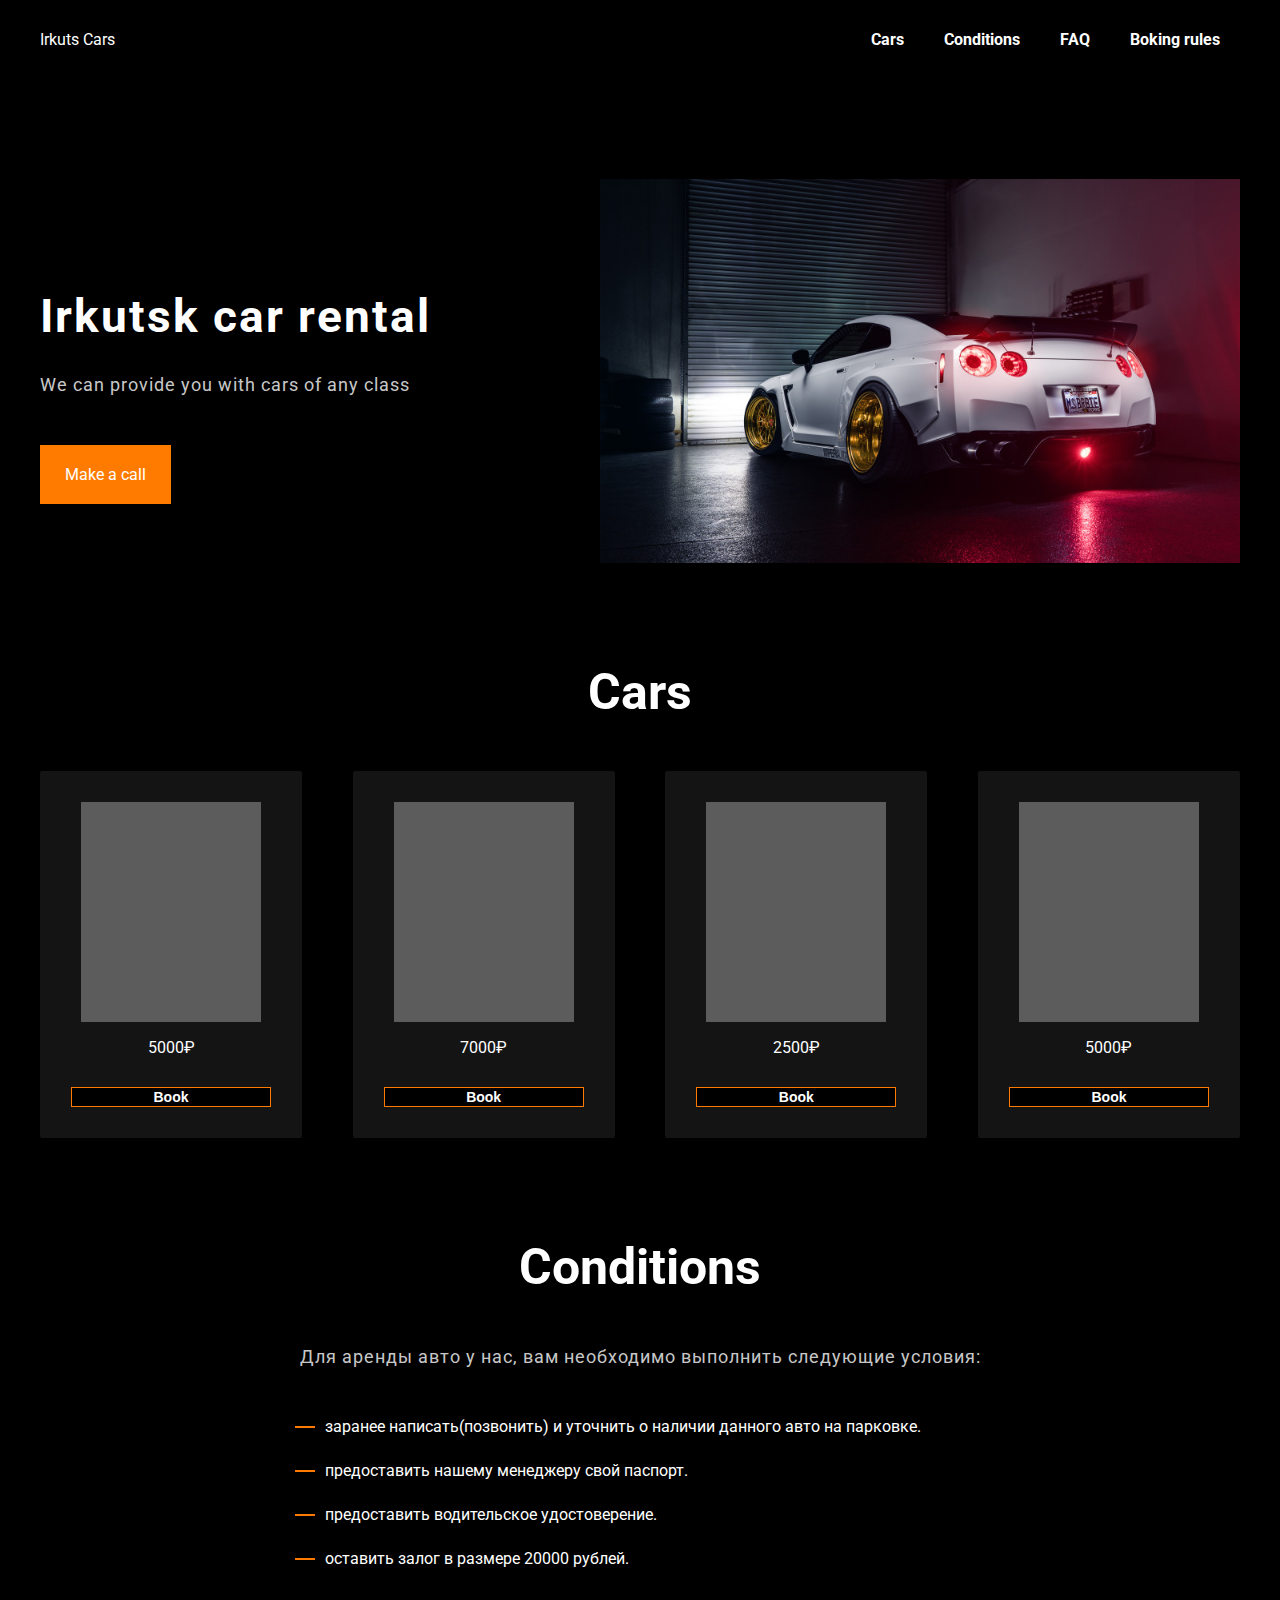
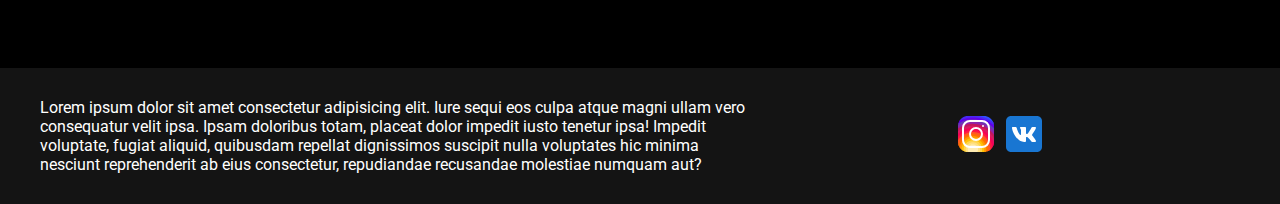
==== index.html @ f00c9a3b "Add files via upload" ====
<!DOCTYPE html>
<html lang="en">
<head>
   <meta charset="UTF-8">
   <meta http-equiv="X-UA-Compatible" content="IE=edge">
   <meta name="viewport" content="width=device-width, initial-scale=1.0">
   <link rel="stylesheet" href="style.css">
   <link rel="preconnect" href="https://fonts.googleapis.com">
   <link rel="preconnect" href="https://fonts.gstatic.com" crossorigin>
   <link href="https://fonts.googleapis.com/css2?family=Roboto:wght@400;700&display=swap" rel="stylesheet"> 
   <title>Cars</title>
</head>
<body>
   <header>
      <div class="container">
         <div class="header__wrap">
            <div class="logo">
               <a href="#">Irkuts Cars</a>
            </div>
            <nav>
               <ul>
                  <li><a href="#cars">Cars</a></li>
                  <li><a href="#cond">Conditions</a></li>
                  <li><a href="/404.html">FAQ</a></li>
                  <li><a href="#rules">Boking rules</a></li>
               </ul>
            </nav>
         </div>
      </div>
   </header>
   <section>
      <div class="container">
         <div class="block__wrap">
            <div class="block_left">
               <h1 class="title">Irkutsk car rental</h1>
               <p>We can provide you with cars of any class</p>
               <div class="btn">
                  <a href="#" class="button">Make a call</a>
               </div>
            </div>
            <div class="block_right">
               <img src="img/gtr5.jpg" alt="">
            </div>
         </div>
      </div>
   </section>
   <section id="cars">
      <div class="container">
         <h1 class="title-old">Cars</h1>
         <div class="cars_wrapper">
            <div class="cars_block">
               <!-- <img src=""> -->
               <div class="fon"></div>
               <p class="price">5000₽</p>
               <button class="cars_btn">Book</button>
            </div>
            <div class="cars_block">
               <!-- <img src=""> -->
               <div class="fon"></div>
               <p class="price">7000₽</p>
               <button class="cars_btn">Book</button>
            </div>
            <div class="cars_block">
               <!-- <img src=""> -->
               <div class="fon"></div>
               <p class="price">2500₽</p>
               <button class="cars_btn">Book</button>
            </div>
            <div class="cars_block">
               <!-- <img src=""> -->
               <div class="fon"></div>
               <p class="price">5000₽</p>
               <button class="cars_btn">Book</button>
            </div>
         </div>
      </div>
   </section>
   <section>
      <div class="container" id="cond">
         <h1 class="title-old">Conditions</h1>
         <div class="cond_wrap">
            <p>Для аренды авто у нас, вам необходимо выполнить следующие условия:</p>
            <div class="list_wrap">
               <div class="list-item">заранее написать(позвонить) и уточнить о наличии данного авто на парковке.</div>
               <div class="list-item">предоставить нашему менеджеру свой паспорт.</div>
               <div class="list-item">предоставить водительское удостоверение.</div>
               <div class="list-item">оставить залог в размере 20000 рублей.</div>  
            </div>
         </div>
      </div>
   </section>
   <footer id="rules">
      <div class="container">
         <div class="footer__wrap">
            <div class="footer_block1">Lorem ipsum dolor sit amet consectetur adipisicing elit. Iure sequi eos culpa atque magni ullam vero consequatur velit ipsa. Ipsam doloribus totam, placeat dolor impedit iusto tenetur ipsa! Impedit voluptate, fugiat aliquid, quibusdam repellat dignissimos suscipit nulla voluptates hic minima nesciunt reprehenderit ab eius consectetur, repudiandae recusandae molestiae numquam aut?</div>
            <div class="footer_block2">
               <div class="link"><a href="#"><img src="img/instagram.svg" alt=""></a></div>
               <div class="link"><a href="#"><img src="img/vk.svg" alt=""></a></div>
            </div>
            <div class="footer_block"></div>
         </div>
      </div>
   </footer>
</body>
</html>
---- style.css ----
html{
   scroll-behavior: smooth;
}
body{
   margin: 0;
   font-family: 'Roboto', sans-serif;
   background-color: #000;
   color: #fff;
}
a{
   text-decoration: none;
   color: #fff;
}
ul{
   list-style-type: none;
   margin: 0;
   padding: 0;
}
.container{
   max-width: 1200px;
   margin: 0 auto;
}
header{
   padding-top: 30px;
   padding-bottom: 30px;
}
.header__wrap{
   display: flex;
   justify-content: space-between;
   align-items: center;
}
nav ul{
   display: flex;
   justify-content: space-between;
   align-items: center;
}
nav ul li{
   margin-left: 20px;
   margin-right: 20px;
}

nav ul li a{
   transition: .2s;
   font-weight: 700;
}
nav ul li a:hover{
   color: #ff7b00;
}
section{
   margin-top: 100px;
   margin-bottom: 100px;
}
.title-old{
   text-align: center;
   font-size: 50px;
   font-weight: 700;
   margin-bottom: 50px;
}
.block__wrap{
   display: flex;
   justify-content: space-between;
   align-items: center;
}
.title{
   font-size: 46px;
   letter-spacing: 2px;
}
.block_left p{
   font-size: 18px;
   color: rgb(255 255 255 / 80%);
   letter-spacing: 1px;
}
.btn{
   margin-top: 70px;
}
.button{
   background-color: #ff7b00;
   padding: 20px 25px;
}
.block_right{
   display: flex;
   justify-content: end;
}
.block_right img{
   width: 80%;
}
.cars_wrapper{
   display: flex;
   justify-content: space-between;
   align-items: center;
}
.cars_block{
   background-color: #141414;
   padding: 30px;
   width: 200px;
   border: 1px solid #00000000;
   border-radius: 2px;
   transition: .2s;
}
.cars_block:hover{
   border: 1px solid #ff7b00;
}
.fon{
   background-color: #5c5c5c;
   width: 180px;
   height: 220px;
   margin: 0 auto;
}
.price{
   text-align: center;
   margin-bottom: 30px;
}
.cars_btn{
   cursor: pointer;
   width: 100%;
   background-color: #000;
   color: #fff;
   outline: none;
   border: 1px solid #ff7b00;
   font-size: 14px;
   font-weight: 700;
}
.cond_wrap p{
   text-align: center;
   font-size: 18px;
   color: rgb(255 255 255 / 80%);
   letter-spacing: 1px;
}
.list_wrap{
   width: 700px;
   margin: 0 auto;
   margin-top: 50px;
}
.list-item{
   position: relative;
   margin-left: 35px;
   margin-bottom: 25px;
}
.list-item::before{
   content: '';
   position: absolute;
   top: 9px;
   left: -30px;
   background-color: #ff7b00;
   width: 20px;
   height: 2px;
}
footer{
   background-color: #141414;
   padding-top: 30px;
   padding-bottom: 30px;
}
.footer__wrap{
   display: flex;
   justify-content: space-between;
   align-items: center;
}
.footer_block1{
   width: 60%;
}
.footer_block2{
   display: flex;
}
.erorr{
   height: 52vh;
   text-align: center;
   font-size: 150px;
   font-weight: 700;
}
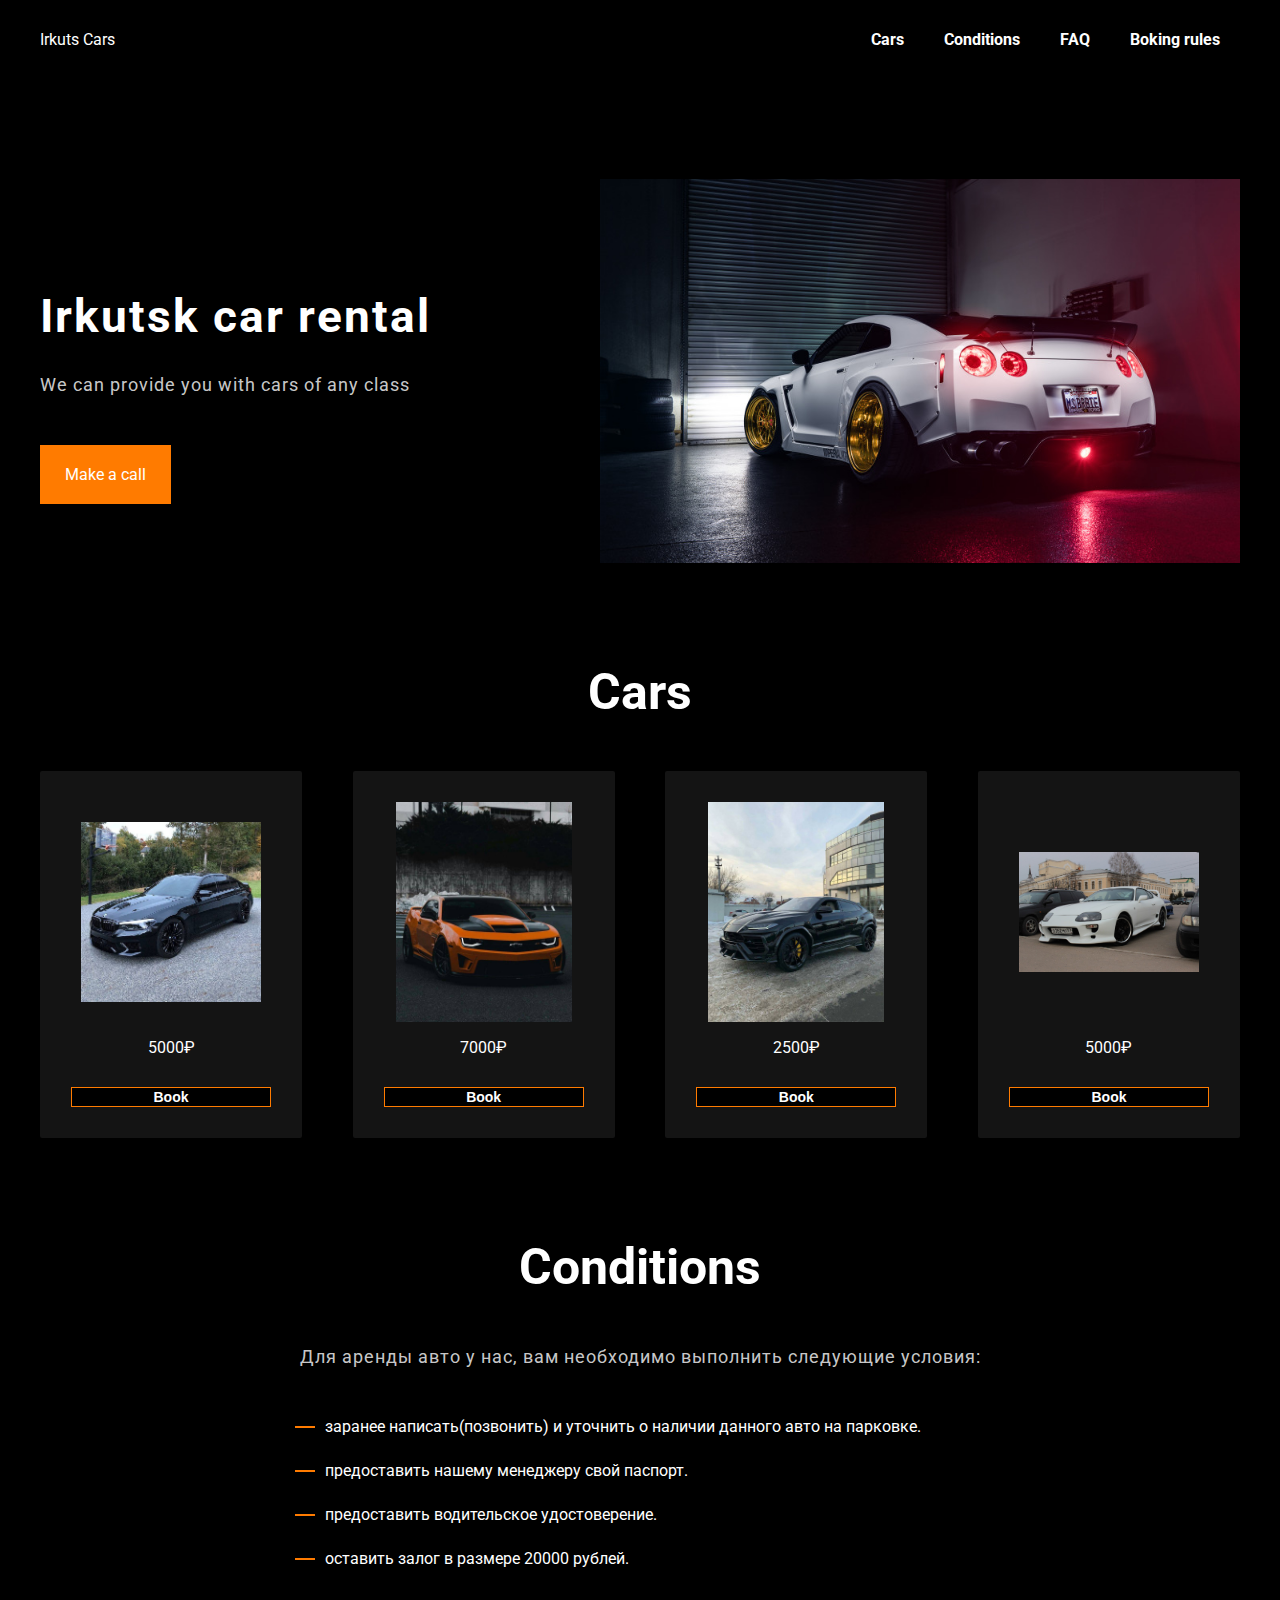
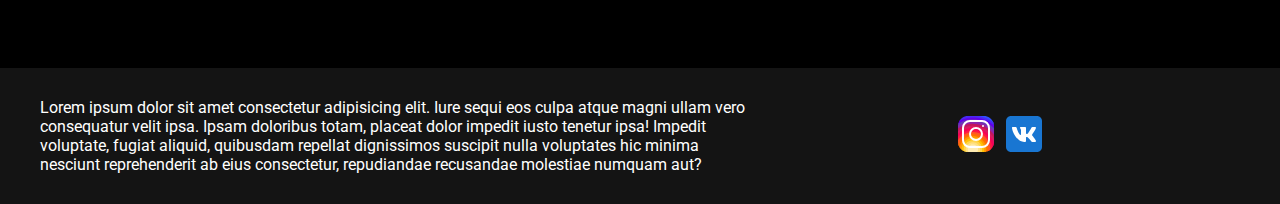
==== commit 8a57fac2: "Add files via upload" ====
--- a/index.html
+++ b/index.html
@@ -49,26 +49,25 @@
          <h1 class="title-old">Cars</h1>
          <div class="cars_wrapper">
             <div class="cars_block">
-               <!-- <img src=""> -->
-               <div class="fon"></div>
+               <div class="fon fon1">
+               </div>
                <p class="price">5000₽</p>
                <button class="cars_btn">Book</button>
             </div>
             <div class="cars_block">
-               <!-- <img src=""> -->
-               <div class="fon"></div>
+               <div class="fon fon2">
+               </div>
                <p class="price">7000₽</p>
                <button class="cars_btn">Book</button>
             </div>
             <div class="cars_block">
-               <!-- <img src=""> -->
-               <div class="fon"></div>
+               <div class="fon fon3">
+               </div>
                <p class="price">2500₽</p>
                <button class="cars_btn">Book</button>
             </div>
             <div class="cars_block">
-               <!-- <img src=""> -->
-               <div class="fon"></div>
+               <div class="fon fon4"></div>
                <p class="price">5000₽</p>
                <button class="cars_btn">Book</button>
             </div>
--- a/style.css
+++ b/style.css
@@ -101,10 +101,33 @@
    border: 1px solid #ff7b00;
 }
 .fon{
-   background-color: #5c5c5c;
    width: 180px;
    height: 220px;
    margin: 0 auto;
+}
+.fon1{
+   background-image: url(./img/1.jpg);
+   background-position: center;
+   background-size: contain;
+   background-repeat: no-repeat;
+}
+.fon2{
+   background-image: url(./img/2.jpg);
+   background-position: center;
+   background-size: contain;
+   background-repeat: no-repeat;
+}
+.fon3{
+   background-image: url(./img/3.jpg);
+   background-position: center;
+   background-size: contain;
+   background-repeat: no-repeat;
+}
+.fon4{
+   background-image: url(./img/4.jpg);
+   background-position: center;
+   background-size: contain;
+   background-repeat: no-repeat;
 }
 .price{
    text-align: center;
